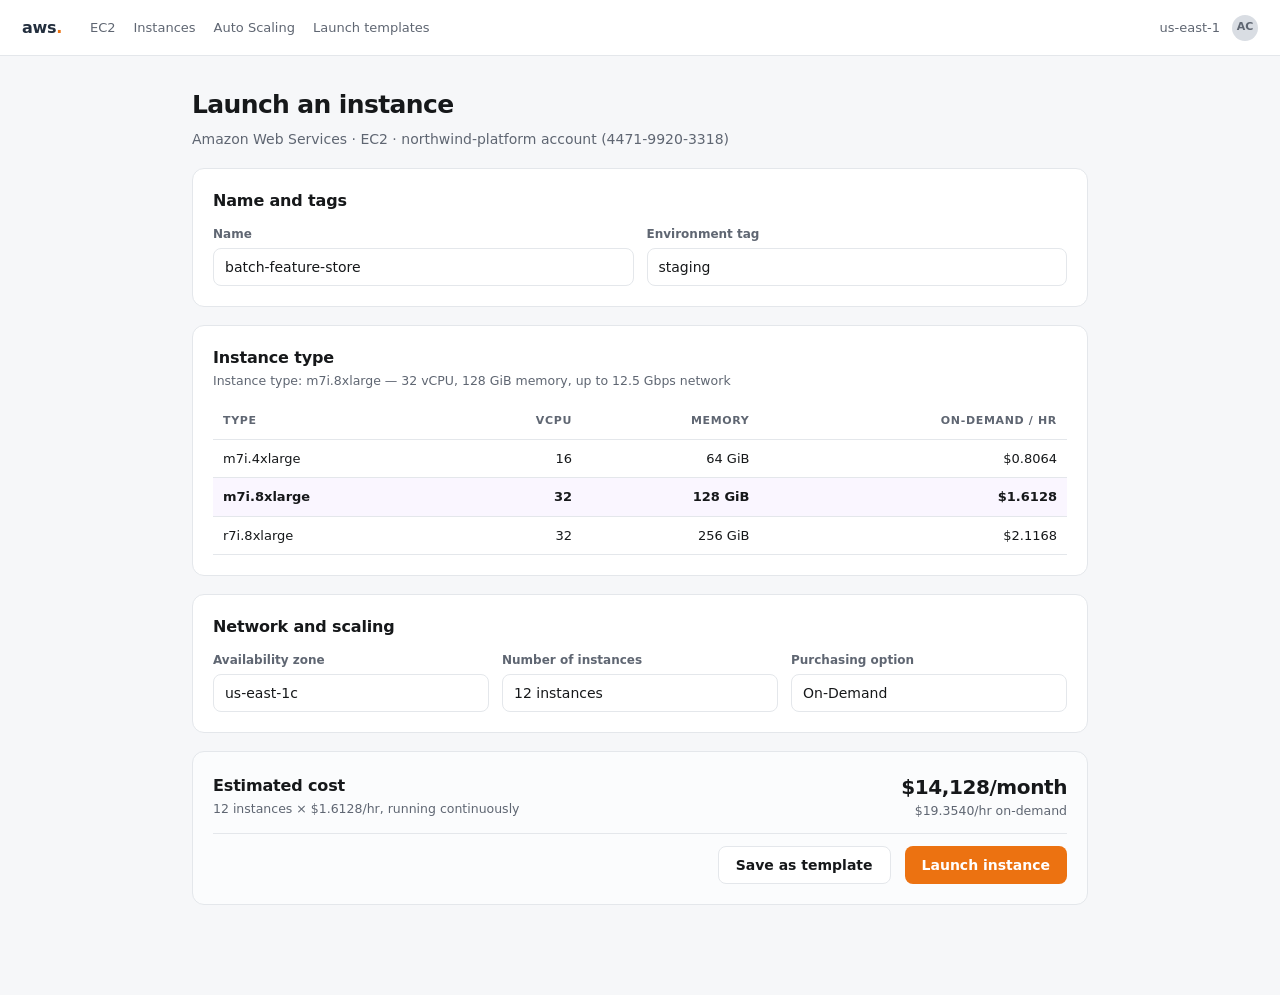
==== demo/aws-instance.html @ 79f26017 "Ramp Escalate: ambient spend intelligence Chrome extension A MV3 extension that reads the page an em" ====
<!doctype html>
<html lang="en">
<head>
  <meta charset="utf-8">
  <meta name="viewport" content="width=device-width, initial-scale=1">
  <title>EC2 — Launch an instance | Amazon Web Services</title>
  <link rel="stylesheet" href="demo.css">
  <style>
    :root { --accent: #ec7211; }
    .brand { color: #232f3e; }
    .brand b { color: #ec7211; }
  </style>
</head>
<body>
  <div class="topbar">
    <span class="brand">aws<b>.</b></span>
    <nav><span>EC2</span><span>Instances</span><span>Auto Scaling</span><span>Launch templates</span></nav>
    <div class="right"><span>us-east-1</span><span class="avatar">AC</span></div>
  </div>

  <main>
    <h1>Launch an instance</h1>
    <p class="lede">Amazon Web Services · EC2 · northwind-platform account (4471-9920-3318)</p>

    <div class="panel">
      <h2>Name and tags</h2>
      <div class="grid2" style="margin-top:12px">
        <div><label>Name</label><input value="batch-feature-store"></div>
        <div><label>Environment tag</label><input value="staging"></div>
      </div>
    </div>

    <div class="panel">
      <h2>Instance type</h2>
      <p class="muted small">Instance type: m7i.8xlarge — 32 vCPU, 128 GiB memory, up to 12.5 Gbps network</p>
      <table style="margin-top:14px">
        <thead><tr><th>Type</th><th class="num">vCPU</th><th class="num">Memory</th><th class="num">On-demand / hr</th></tr></thead>
        <tbody>
          <tr><td>m7i.4xlarge</td><td class="num">16</td><td class="num">64 GiB</td><td class="num">$0.8064</td></tr>
          <tr class="sel"><td>m7i.8xlarge</td><td class="num">32</td><td class="num">128 GiB</td><td class="num">$1.6128</td></tr>
          <tr><td>r7i.8xlarge</td><td class="num">32</td><td class="num">256 GiB</td><td class="num">$2.1168</td></tr>
        </tbody>
      </table>
    </div>

    <div class="panel">
      <h2>Network and scaling</h2>
      <div class="grid3" style="margin-top:12px">
        <div><label>Availability zone</label><input value="us-east-1c"></div>
        <div><label>Number of instances</label><input value="12 instances"></div>
        <div><label>Purchasing option</label><input value="On-Demand"></div>
      </div>
    </div>

    <div class="panel summary">
      <div class="row">
        <div>
          <h2>Estimated cost</h2>
          <p class="muted small">12 instances × $1.6128/hr, running continuously</p>
        </div>
        <span class="spacer"></span>
        <div style="text-align:right">
          <div class="total">$14,128/month</div>
          <div class="muted small">$19.3540/hr on-demand</div>
        </div>
      </div>
      <div class="row">
        <span class="spacer"></span>
        <button class="ghost">Save as template</button>
        <button>Launch instance</button>
      </div>
    </div>
  </main>
  <script src="../dev/boot-preview.js"></script>
</body>
</html>
---- demo/demo.css ----
:root {
  --ink: #16181a;
  --muted: #5f6672;
  --line: #e4e7eb;
  --bg: #f6f7f9;
  --accent: #632ca6;
}
* { box-sizing: border-box; margin: 0; padding: 0; }
body {
  background: var(--bg);
  color: var(--ink);
  font-family: "Inter", -apple-system, "Segoe UI", system-ui, sans-serif;
  font-size: 14px;
  line-height: 1.5;
  -webkit-font-smoothing: antialiased;
}
.topbar {
  height: 56px; background: #fff; border-bottom: 1px solid var(--line);
  display: flex; align-items: center; gap: 14px; padding: 0 22px;
}
.brand { font-size: 16px; font-weight: 700; letter-spacing: -.02em; color: var(--accent); }
.topbar nav { display: flex; gap: 18px; margin-left: 14px; font-size: 13px; color: var(--muted); }
.topbar .right { margin-left: auto; display: flex; align-items: center; gap: 12px; font-size: 13px; color: var(--muted); }
.avatar { width: 26px; height: 26px; border-radius: 99px; background: #d9dde3; display: grid; place-items: center; font-size: 11px; font-weight: 600; color: #5f6672; }

main { max-width: 940px; margin: 0 auto; padding: 30px 22px 90px; }
h1 { font-size: 25px; font-weight: 680; letter-spacing: -.025em; }
.lede { color: var(--muted); margin-top: 5px; }
h2 { font-size: 16px; font-weight: 650; letter-spacing: -.01em; margin-bottom: 2px; }

.panel {
  background: #fff; border: 1px solid var(--line); border-radius: 12px;
  padding: 20px; margin-top: 18px;
}
.row { display: flex; align-items: center; gap: 14px; }
.row + .row { margin-top: 12px; padding-top: 12px; border-top: 1px solid var(--line); }
.spacer { flex: 1; }
.muted { color: var(--muted); }
.small { font-size: 12.5px; }
.pricebig { font-size: 30px; font-weight: 650; letter-spacing: -.03em; }
.tiers { display: grid; grid-template-columns: repeat(3, 1fr); gap: 12px; margin-top: 18px; }
.tier {
  background: #fff; border: 1px solid var(--line); border-radius: 12px; padding: 17px;
}
.tier.current { border-color: #bcc3cc; background: #fbfcfd; }
.tier.selected { border: 2px solid var(--accent); box-shadow: 0 6px 20px rgba(99,44,166,.1); }
.tier h3 { font-size: 15px; font-weight: 650; }
.tier .p { margin-top: 8px; font-size: 22px; font-weight: 650; letter-spacing: -.02em; }
.tier .p small { font-size: 12px; font-weight: 450; color: var(--muted); letter-spacing: 0; }
.tier ul { list-style: none; margin-top: 11px; display: grid; gap: 6px; font-size: 12.5px; color: var(--muted); }
.tier ul li::before { content: "✓"; color: #2f9e55; margin-right: 6px; }
.badge {
  display: inline-block; font-size: 10.5px; font-weight: 650; letter-spacing: .07em;
  text-transform: uppercase; padding: 2px 6px; border-radius: 4px;
  background: #eef0f3; color: #5f6672;
}
.badge.sel { background: #f0e8fa; color: var(--accent); }
button, .cta {
  height: 38px; padding: 0 17px; border: 0; border-radius: 8px;
  background: var(--accent); color: #fff; font: inherit; font-weight: 600;
  cursor: pointer;
}
button.ghost { background: #fff; color: var(--ink); border: 1px solid var(--line); }
table { width: 100%; border-collapse: collapse; font-size: 13px; }
th, td { text-align: left; padding: 9px 10px; border-bottom: 1px solid var(--line); }
th { font-size: 11px; letter-spacing: .06em; text-transform: uppercase; color: var(--muted); font-weight: 600; }
td.num, th.num { text-align: right; font-variant-numeric: tabular-nums; }
tr.sel td { background: #faf6ff; font-weight: 600; }
label { display: block; font-size: 12px; font-weight: 550; color: var(--muted); margin-bottom: 5px; }
input, select {
  width: 100%; height: 38px; padding: 0 11px;
  border: 1px solid var(--line); border-radius: 8px; background: #fff;
  font: inherit; color: var(--ink);
}
.grid2 { display: grid; grid-template-columns: 1fr 1fr; gap: 13px; }
.grid3 { display: grid; grid-template-columns: repeat(3, 1fr); gap: 13px; }
.summary { background: #fbfcfd; }
.total { font-size: 20px; font-weight: 680; letter-spacing: -.02em; }
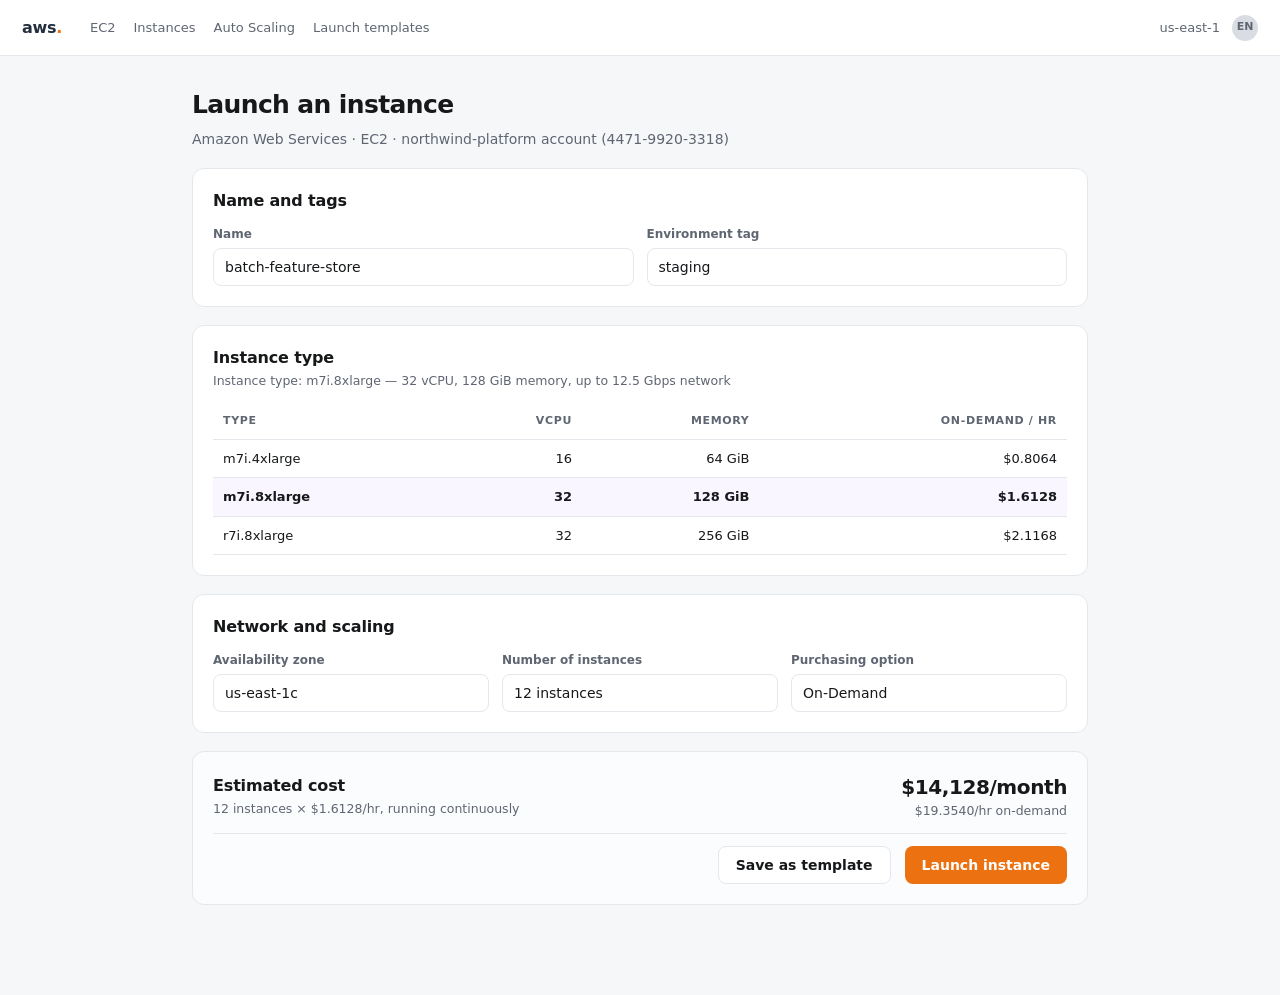
==== commit 59796b4d: "Clear the pending state on completion, and drop invented people The fix block kept reading "Ramp is " ====
--- a/demo/aws-instance.html
+++ b/demo/aws-instance.html
@@ -15,7 +15,7 @@
   <div class="topbar">
     <span class="brand">aws<b>.</b></span>
     <nav><span>EC2</span><span>Instances</span><span>Auto Scaling</span><span>Launch templates</span></nav>
-    <div class="right"><span>us-east-1</span><span class="avatar">AC</span></div>
+    <div class="right"><span>us-east-1</span><span class="avatar">EN</span></div>
   </div>
 
   <main>
